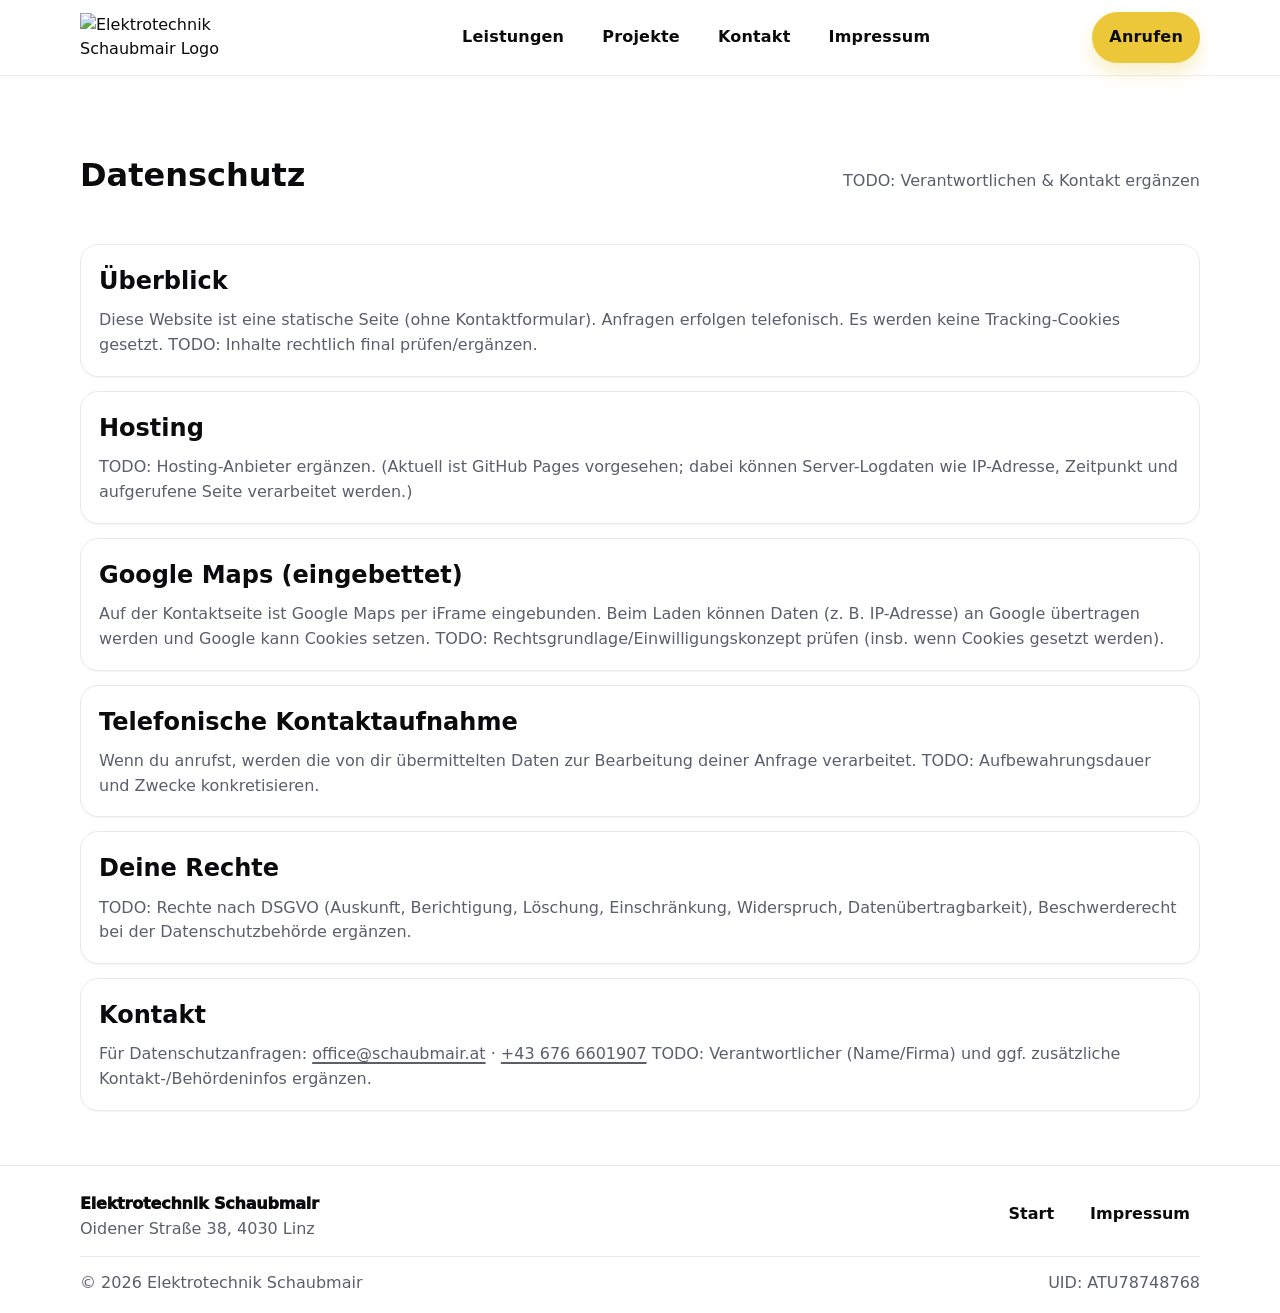
==== website/datenschutz.html @ 9847a1f8 "Add remaining projects from images folders" ====
<!doctype html>
<html lang="de-AT">
  <head>
    <meta charset="utf-8" />
    <meta name="viewport" content="width=device-width, initial-scale=1" />
    <title>Datenschutz | Elektrotechnik Schaubmair</title>
    <meta name="description" content="Datenschutzerklärung von Elektrotechnik Schaubmair." />
    <meta name="theme-color" content="#EBC739" />

    <link rel="icon" href="favicon.ico" sizes="any" />
    <link rel="icon" href="favicon-32.png" type="image/png" sizes="32x32" />
    <link rel="icon" href="favicon-16.png" type="image/png" sizes="16x16" />
    <link rel="apple-touch-icon" href="apple-touch-icon.png" />
    <link rel="manifest" href="site.webmanifest" />

    <link rel="stylesheet" href="assets/styles.css?v=20260423.4" />
    <script defer src="assets/site.js?v=20260423.4"></script>
  </head>
  <body>
    <a class="skip-link" href="#content">Zum Inhalt springen</a>

    <header class="site-header">
      <div class="container header-inner">
        <a class="brand" href="index.html" aria-label="Zur Startseite">
          <img class="brand-logo" src="images/Logo.png" alt="Elektrotechnik Schaubmair Logo" />
        </a>
        <nav class="nav" aria-label="Hauptnavigation">
          <a href="index.html#leistungen">Leistungen</a>
          <a href="index.html#projekte">Projekte</a>
          <a href="index.html#kontakt">Kontakt</a>
          <a href="impressum.html">Impressum</a>
        </nav>
        <div class="header-cta">
          <a class="btn btn-accent" data-phone-link href="#">Anrufen</a>
        </div>
      </div>
    </header>

    <main id="content" class="section">
      <div class="container">
        <header class="section-head">
          <h1>Datenschutz</h1>
          <p class="muted">TODO: Verantwortlichen & Kontakt ergänzen</p>
        </header>

        <div class="grid" style="grid-template-columns: 1fr; gap: 14px">
          <section class="card" aria-labelledby="ds-ueberblick">
            <h2 id="ds-ueberblick" style="margin: 0 0 8px">Überblick</h2>
            <p class="muted" style="margin: 0">
              Diese Website ist eine statische Seite (ohne Kontaktformular). Anfragen erfolgen
              telefonisch. Es werden keine Tracking-Cookies gesetzt.
              <span class="muted">TODO: Inhalte rechtlich final prüfen/ergänzen.</span>
            </p>
          </section>

          <section class="card" aria-labelledby="ds-hosting">
            <h2 id="ds-hosting" style="margin: 0 0 8px">Hosting</h2>
            <p class="muted" style="margin: 0">
              TODO: Hosting-Anbieter ergänzen. (Aktuell ist GitHub Pages vorgesehen; dabei können
              Server-Logdaten wie IP-Adresse, Zeitpunkt und aufgerufene Seite verarbeitet werden.)
            </p>
          </section>

          <section class="card" aria-labelledby="ds-maps">
            <h2 id="ds-maps" style="margin: 0 0 8px">Google Maps (eingebettet)</h2>
            <p class="muted" style="margin: 0">
              Auf der Kontaktseite ist Google Maps per iFrame eingebunden. Beim Laden können Daten
              (z. B. IP-Adresse) an Google übertragen werden und Google kann Cookies setzen.
              <span class="muted"
                >TODO: Rechtsgrundlage/Einwilligungskonzept prüfen (insb. wenn Cookies gesetzt
                werden).</span
              >
            </p>
          </section>

          <section class="card" aria-labelledby="ds-telefon">
            <h2 id="ds-telefon" style="margin: 0 0 8px">Telefonische Kontaktaufnahme</h2>
            <p class="muted" style="margin: 0">
              Wenn du anrufst, werden die von dir übermittelten Daten zur Bearbeitung deiner Anfrage
              verarbeitet.
              <span class="muted">TODO: Aufbewahrungsdauer und Zwecke konkretisieren.</span>
            </p>
          </section>

          <section class="card" aria-labelledby="ds-rechte">
            <h2 id="ds-rechte" style="margin: 0 0 8px">Deine Rechte</h2>
            <p class="muted" style="margin: 0">
              TODO: Rechte nach DSGVO (Auskunft, Berichtigung, Löschung, Einschränkung, Widerspruch,
              Datenübertragbarkeit), Beschwerderecht bei der Datenschutzbehörde ergänzen.
            </p>
          </section>

          <section class="card" aria-labelledby="ds-kontakt">
            <h2 id="ds-kontakt" style="margin: 0 0 8px">Kontakt</h2>
            <p class="muted" style="margin: 0">
              Für Datenschutzanfragen:
              <a data-email-link href="#">office@schaubmair.at</a>
              ·
              <a data-phone-link href="#">+43 676 6601907</a>
              <span class="muted"
                >TODO: Verantwortlicher (Name/Firma) und ggf. zusätzliche Kontakt-/Behördeninfos
                ergänzen.</span
              >
            </p>
          </section>
        </div>
      </div>
    </main>

    <footer class="site-footer">
      <div class="container footer-inner">
        <div>
          <div class="footer-brand">Elektrotechnik Schaubmair</div>
          <div class="muted">Oidener Straße 38, 4030 Linz</div>
        </div>
        <div class="footer-links" aria-label="Footer Links">
          <a href="index.html">Start</a>
          <a href="impressum.html">Impressum</a>
        </div>
      </div>
      <div class="container footer-bottom">
        <span class="muted">© <span data-current-year></span> Elektrotechnik Schaubmair</span>
        <span class="muted">UID: ATU78748768</span>
      </div>
    </footer>
  </body>
</html>
---- website/assets/styles.css ----
:root {
  --bg: #ffffff;
  --text: #0b0b0d;
  --muted: #5a5f69;
  --border: #e8e9ed;
  --accent: #ebc739;
  --accent-ink: #0b0b0d;
  --shadow: 0 10px 30px rgba(0, 0, 0, 0.08);
  --radius: 18px;
  --max: 1120px;
}

*,
*::before,
*::after {
  box-sizing: border-box;
}

html {
  scroll-behavior: smooth;
}

body {
  margin: 0;
  background: var(--bg);
  color: var(--text);
  font-family: ui-sans-serif, system-ui, -apple-system, Segoe UI, Roboto, Arial, "Noto Sans",
    "Apple Color Emoji", "Segoe UI Emoji";
  line-height: 1.55;
}

img {
  max-width: 100%;
  height: auto;
  display: block;
}

a {
  color: inherit;
  text-decoration-thickness: 2px;
  text-underline-offset: 3px;
}

.is-todo {
  text-decoration-style: dashed;
  text-decoration-color: rgba(0, 0, 0, 0.35);
}

.btn:focus-visible,
.nav a:focus-visible,
a:focus-visible,
button:focus-visible {
  outline: 3px solid rgba(235, 199, 57, 0.65);
  outline-offset: 3px;
  border-radius: 12px;
}

.container {
  width: min(var(--max), calc(100% - 40px));
  margin: 0 auto;
}

.muted {
  color: var(--muted);
}

.skip-link {
  position: absolute;
  left: 12px;
  top: 12px;
  padding: 10px 12px;
  background: var(--accent);
  border-radius: 12px;
  transform: translateY(-200%);
  transition: transform 140ms ease;
  z-index: 1000;
}

.skip-link:focus {
  transform: translateY(0);
  outline: none;
}

.site-header {
  position: sticky;
  top: 0;
  z-index: 50;
  background: rgba(255, 255, 255, 0.85);
  backdrop-filter: blur(10px);
  border-bottom: 1px solid rgba(232, 233, 237, 0.8);
}

.header-inner {
  display: flex;
  align-items: center;
  justify-content: space-between;
  gap: 16px;
  padding: 12px 0;
}

.brand {
  display: inline-flex;
  align-items: center;
  gap: 12px;
  text-decoration: none;
}

.brand-logo {
  width: 220px;
  height: auto;
}

.nav {
  display: flex;
  gap: 18px;
  align-items: center;
}

.nav a {
  text-decoration: none;
  padding: 10px 10px;
  border-radius: 12px;
  color: var(--text);
  font-weight: 600;
  letter-spacing: 0.2px;
}

.nav a:hover {
  background: rgba(235, 199, 57, 0.18);
}

.header-cta {
  display: flex;
  align-items: center;
  gap: 10px;
}

.btn {
  display: inline-flex;
  align-items: center;
  justify-content: center;
  gap: 10px;
  padding: 12px 16px;
  border-radius: 999px;
  border: 1px solid var(--border);
  text-decoration: none;
  font-weight: 800;
  letter-spacing: 0.2px;
  cursor: pointer;
  user-select: none;
}

.btn-accent {
  background: var(--accent);
  border-color: transparent;
  box-shadow: 0 10px 18px rgba(235, 199, 57, 0.28);
}

.btn-accent:hover {
  filter: saturate(1.05) contrast(1.02);
}

.btn-ghost {
  background: transparent;
}

.btn-ghost:hover {
  background: rgba(0, 0, 0, 0.04);
}

.hero {
  background:
    radial-gradient(1200px 500px at 20% 10%, rgba(235, 199, 57, 0.22), transparent 60%),
    radial-gradient(900px 600px at 80% 0%, rgba(0, 0, 0, 0.06), transparent 55%);
  padding: 48px 0 26px;
}

.hero-inner {
  display: grid;
  grid-template-columns: 1.3fr 0.7fr;
  gap: 26px;
  align-items: start;
}

.kicker {
  display: inline-flex;
  align-items: center;
  gap: 10px;
  margin: 0 0 10px;
  padding: 8px 12px;
  background: rgba(235, 199, 57, 0.18);
  border: 1px solid rgba(235, 199, 57, 0.28);
  border-radius: 999px;
  font-weight: 800;
}

.hero h1 {
  margin: 0 0 10px;
  font-size: clamp(32px, 4vw, 52px);
  line-height: 1.05;
  letter-spacing: -0.8px;
}

.lead {
  margin: 0 0 18px;
  font-size: 18px;
}

.hero-actions {
  display: flex;
  gap: 12px;
  flex-wrap: wrap;
  margin: 18px 0 14px;
}

.hero-badges {
  list-style: none;
  padding: 0;
  margin: 0 0 18px;
  display: flex;
  gap: 10px;
  flex-wrap: wrap;
}

.hero-badges li {
  padding: 8px 12px;
  border: 1px solid rgba(232, 233, 237, 0.9);
  border-radius: 999px;
  background: rgba(255, 255, 255, 0.85);
  font-weight: 700;
}

.callout {
  margin: 0;
  padding: 12px 14px;
  border-radius: var(--radius);
  border: 1px dashed rgba(0, 0, 0, 0.18);
  background: rgba(255, 255, 255, 0.85);
}

.hero-card {
  border-radius: var(--radius);
  background: rgba(255, 255, 255, 0.92);
  border: 1px solid rgba(232, 233, 237, 0.9);
  box-shadow: var(--shadow);
  padding: 18px;
}

.card-title {
  margin: 0 0 12px;
  font-size: 18px;
}

.kv {
  margin: 0;
}

.kv > div {
  display: grid;
  grid-template-columns: 120px 1fr;
  gap: 10px;
  padding: 10px 0;
  border-bottom: 1px solid var(--border);
}

.kv > div:last-child {
  border-bottom: none;
}

.kv dt {
  font-weight: 900;
}

.kv dd {
  margin: 0;
}

.card-actions {
  display: flex;
  gap: 10px;
  margin-top: 14px;
  flex-wrap: wrap;
}

.section {
  padding: 54px 0;
}

.section-alt {
  background: rgba(0, 0, 0, 0.02);
  border-top: 1px solid rgba(232, 233, 237, 0.9);
  border-bottom: 1px solid rgba(232, 233, 237, 0.9);
}

.section-head {
  display: flex;
  justify-content: space-between;
  align-items: baseline;
  gap: 18px;
  flex-wrap: wrap;
  margin-bottom: 22px;
}

.section-head h2 {
  margin: 0;
  font-size: 28px;
  letter-spacing: -0.3px;
}

.grid {
  display: grid;
  gap: 14px;
}

.cards {
  grid-template-columns: repeat(5, minmax(0, 1fr));
}

.card {
  background: #fff;
  border: 1px solid var(--border);
  border-radius: var(--radius);
  padding: 18px;
  box-shadow: 0 1px 0 rgba(0, 0, 0, 0.03);
}

.card h3 {
  margin: 0 0 8px;
  font-size: 18px;
}

.card p {
  margin: 0;
  color: var(--muted);
}

.projects {
  display: grid;
  gap: 12px;
}

.project {
  border-radius: var(--radius);
  border: 1px solid var(--border);
  background: #fff;
  overflow: hidden;
}

.project-head {
  width: 100%;
  display: grid;
  grid-template-columns: 44px 1fr auto;
  gap: 14px;
  align-items: center;
  padding: 16px 16px;
  border: none;
  background: transparent;
  cursor: pointer;
  text-align: left;
}

.project-head:hover {
  background: rgba(235, 199, 57, 0.12);
}

.project-icon {
  width: 44px;
  height: 44px;
  border-radius: 14px;
  background:
    radial-gradient(circle at 30% 30%, rgba(235, 199, 57, 0.8), rgba(235, 199, 57, 0.3)),
    linear-gradient(180deg, rgba(0, 0, 0, 0.88), rgba(0, 0, 0, 0.72));
  border: 1px solid rgba(0, 0, 0, 0.06);
  box-shadow: 0 10px 18px rgba(0, 0, 0, 0.08);
  position: relative;
}

.project-icon::after {
  content: "";
  position: absolute;
  inset: 8px;
  background: var(--accent);
  clip-path: polygon(55% 0%, 10% 55%, 44% 55%, 30% 100%, 90% 40%, 58% 40%);
  filter: drop-shadow(0 6px 8px rgba(0, 0, 0, 0.18));
}

.project-title {
  font-weight: 950;
  letter-spacing: -0.2px;
}

.project-meta {
  color: var(--muted);
  font-weight: 800;
}

.project-body {
  border-top: 1px solid var(--border);
}

.project-content {
  padding: 16px;
}

.project-content p {
  margin: 0 0 12px;
}

.project-gallery {
  display: grid;
  grid-template-columns: repeat(auto-fit, minmax(360px, 1fr));
  gap: 12px;
}

.project-gallery figure {
  margin: 0;
  border: 1px solid var(--border);
  border-radius: 14px;
  overflow: hidden;
  background: #fff;
}

.project-gallery .span-all {
  grid-column: 1 / -1;
}

.project-gallery a {
  display: block;
  text-decoration: none;
}

.project-gallery img {
  width: 100%;
  height: auto;
  object-fit: contain;
  background: #fff;
}

.project-gallery figcaption {
  padding: 10px 12px;
  font-weight: 900;
  color: var(--muted);
}

.contact-grid {
  display: grid;
  grid-template-columns: 0.9fr 1.1fr;
  gap: 14px;
  align-items: start;
}

.contact-list {
  list-style: none;
  margin: 0;
  padding: 0;
  display: grid;
  gap: 10px;
}

.contact-list li {
  display: grid;
  grid-template-columns: 90px 1fr;
  gap: 10px;
  align-items: baseline;
}

.label {
  font-weight: 950;
}

.notice {
  margin-top: 16px;
  padding: 14px;
  border-radius: 14px;
  border: 1px dashed rgba(0, 0, 0, 0.18);
  background: rgba(235, 199, 57, 0.12);
}

.notice p {
  margin: 8px 0 0;
}

.map iframe {
  width: 100%;
  height: 360px;
  border: 0;
  border-radius: 14px;
}

.map-hint {
  margin: 10px 0 0;
}

.site-footer {
  border-top: 1px solid rgba(232, 233, 237, 0.9);
  padding: 26px 0 18px;
}

.footer-inner {
  display: flex;
  justify-content: space-between;
  align-items: start;
  gap: 16px;
  flex-wrap: wrap;
}

.footer-brand {
  font-weight: 1000;
  letter-spacing: -0.2px;
}

.footer-links {
  display: flex;
  gap: 16px;
  flex-wrap: wrap;
  font-weight: 800;
}

.footer-links a {
  text-decoration: none;
  padding: 10px 10px;
  border-radius: 12px;
}

.footer-links a:hover {
  background: rgba(0, 0, 0, 0.04);
}

.footer-bottom {
  margin-top: 14px;
  padding-top: 14px;
  border-top: 1px solid rgba(232, 233, 237, 0.9);
  display: flex;
  justify-content: space-between;
  gap: 16px;
  flex-wrap: wrap;
}

@media (max-width: 980px) {
  .hero-inner {
    grid-template-columns: 1fr;
  }
  .cards {
    grid-template-columns: repeat(2, minmax(0, 1fr));
  }
  .contact-grid {
    grid-template-columns: 1fr;
  }
  .brand-logo {
    width: 190px;
  }
}

@media (max-width: 720px) {
  .nav {
    display: none;
  }
  .cards {
    grid-template-columns: 1fr;
  }
  .project-head {
    grid-template-columns: 44px 1fr;
  }
  .project-meta {
    display: none;
  }
  .project-gallery {
    grid-template-columns: 1fr;
  }
}

@media (prefers-reduced-motion: reduce) {
  html {
    scroll-behavior: auto;
  }
  * {
    transition: none !important;
    animation: none !important;
  }
}
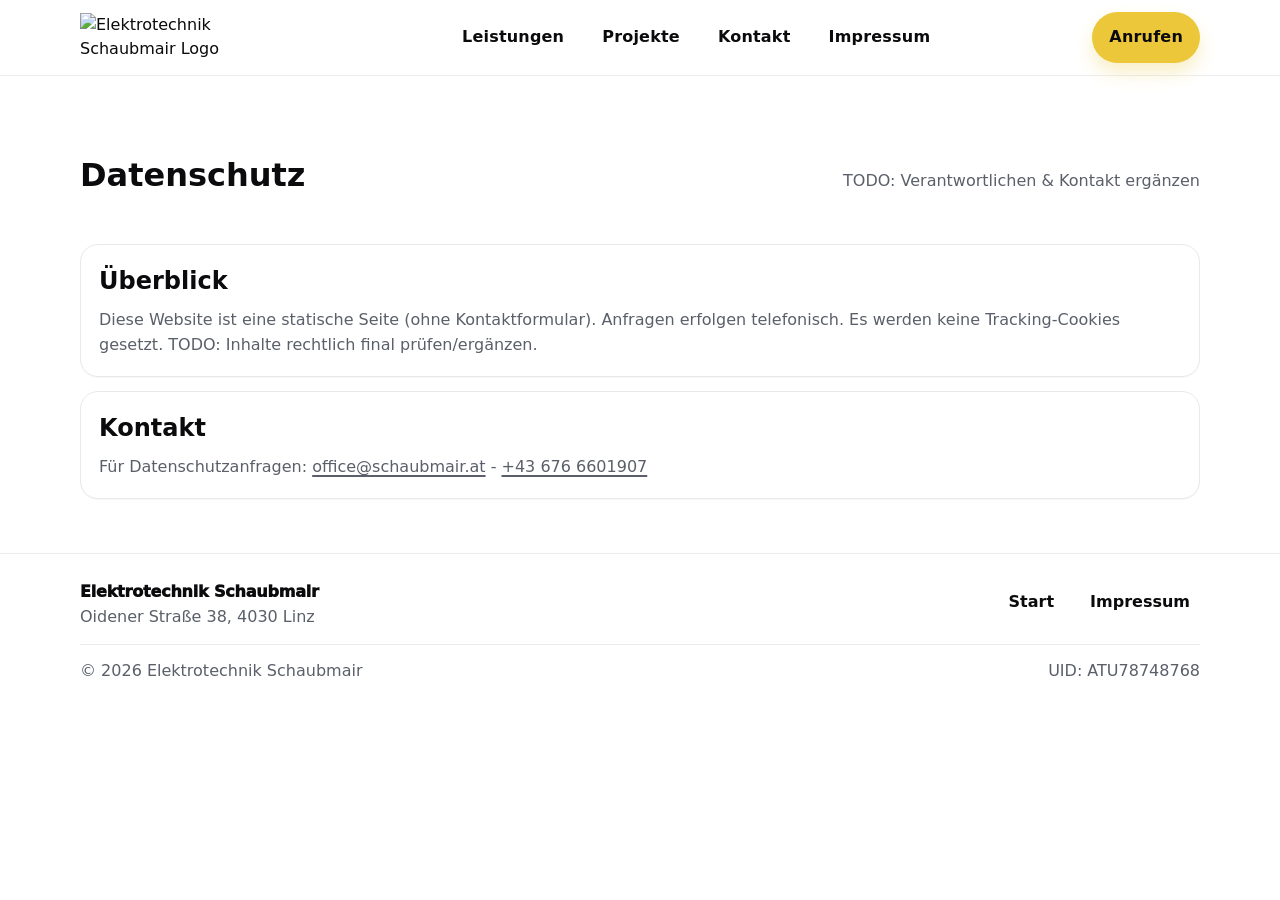
==== commit ce971432: "did todos" ====
--- a/website/datenschutz.html
+++ b/website/datenschutz.html
@@ -7,10 +7,10 @@
     <meta name="description" content="Datenschutzerklärung von Elektrotechnik Schaubmair." />
     <meta name="theme-color" content="#EBC739" />
 
-    <link rel="icon" href="favicon.ico" sizes="any" />
-    <link rel="icon" href="favicon-32.png" type="image/png" sizes="32x32" />
-    <link rel="icon" href="favicon-16.png" type="image/png" sizes="16x16" />
-    <link rel="apple-touch-icon" href="apple-touch-icon.png" />
+    <link rel="icon" href="favicon.ico?v=20260423.5" sizes="any" />
+    <link rel="icon" href="favicon-32.png?v=20260423.5" type="image/png" sizes="32x32" />
+    <link rel="icon" href="favicon-16.png?v=20260423.5" type="image/png" sizes="16x16" />
+    <link rel="apple-touch-icon" href="apple-touch-icon.png?v=20260423.5" />
     <link rel="manifest" href="site.webmanifest" />
 
     <link rel="stylesheet" href="assets/styles.css?v=20260423.4" />
@@ -52,15 +52,16 @@
               <span class="muted">TODO: Inhalte rechtlich final prüfen/ergänzen.</span>
             </p>
           </section>
-
+<!-- 
           <section class="card" aria-labelledby="ds-hosting">
             <h2 id="ds-hosting" style="margin: 0 0 8px">Hosting</h2>
             <p class="muted" style="margin: 0">
               TODO: Hosting-Anbieter ergänzen. (Aktuell ist GitHub Pages vorgesehen; dabei können
               Server-Logdaten wie IP-Adresse, Zeitpunkt und aufgerufene Seite verarbeitet werden.)
             </p>
-          </section>
-
+          </section> 
+-->
+<!--           
           <section class="card" aria-labelledby="ds-maps">
             <h2 id="ds-maps" style="margin: 0 0 8px">Google Maps (eingebettet)</h2>
             <p class="muted" style="margin: 0">
@@ -71,36 +72,16 @@
                 werden).</span
               >
             </p>
-          </section>
-
-          <section class="card" aria-labelledby="ds-telefon">
-            <h2 id="ds-telefon" style="margin: 0 0 8px">Telefonische Kontaktaufnahme</h2>
-            <p class="muted" style="margin: 0">
-              Wenn du anrufst, werden die von dir übermittelten Daten zur Bearbeitung deiner Anfrage
-              verarbeitet.
-              <span class="muted">TODO: Aufbewahrungsdauer und Zwecke konkretisieren.</span>
-            </p>
-          </section>
-
-          <section class="card" aria-labelledby="ds-rechte">
-            <h2 id="ds-rechte" style="margin: 0 0 8px">Deine Rechte</h2>
-            <p class="muted" style="margin: 0">
-              TODO: Rechte nach DSGVO (Auskunft, Berichtigung, Löschung, Einschränkung, Widerspruch,
-              Datenübertragbarkeit), Beschwerderecht bei der Datenschutzbehörde ergänzen.
-            </p>
-          </section>
+          </section> 
+-->
 
           <section class="card" aria-labelledby="ds-kontakt">
             <h2 id="ds-kontakt" style="margin: 0 0 8px">Kontakt</h2>
             <p class="muted" style="margin: 0">
               Für Datenschutzanfragen:
               <a data-email-link href="#">office@schaubmair.at</a>
-              ·
+              -
               <a data-phone-link href="#">+43 676 6601907</a>
-              <span class="muted"
-                >TODO: Verantwortlicher (Name/Firma) und ggf. zusätzliche Kontakt-/Behördeninfos
-                ergänzen.</span
-              >
             </p>
           </section>
         </div>
--- a/website/assets/styles.css
+++ b/website/assets/styles.css
@@ -396,6 +396,29 @@
 
 .project-body {
   border-top: 1px solid var(--border);
+  overflow: hidden;
+}
+
+.project-body[data-accordion-state] {
+  height: 0;
+  opacity: 0;
+  transform: translateY(-6px);
+  transition:
+    height 280ms cubic-bezier(0.2, 0.8, 0.2, 1),
+    opacity 180ms ease,
+    transform 280ms cubic-bezier(0.2, 0.8, 0.2, 1);
+  will-change: height;
+}
+
+.project-body[data-accordion-state="open"] {
+  opacity: 1;
+  transform: translateY(0);
+}
+
+@media (prefers-reduced-motion: reduce) {
+  .project-body[data-accordion-state] {
+    transition: none;
+  }
 }
 
 .project-content {
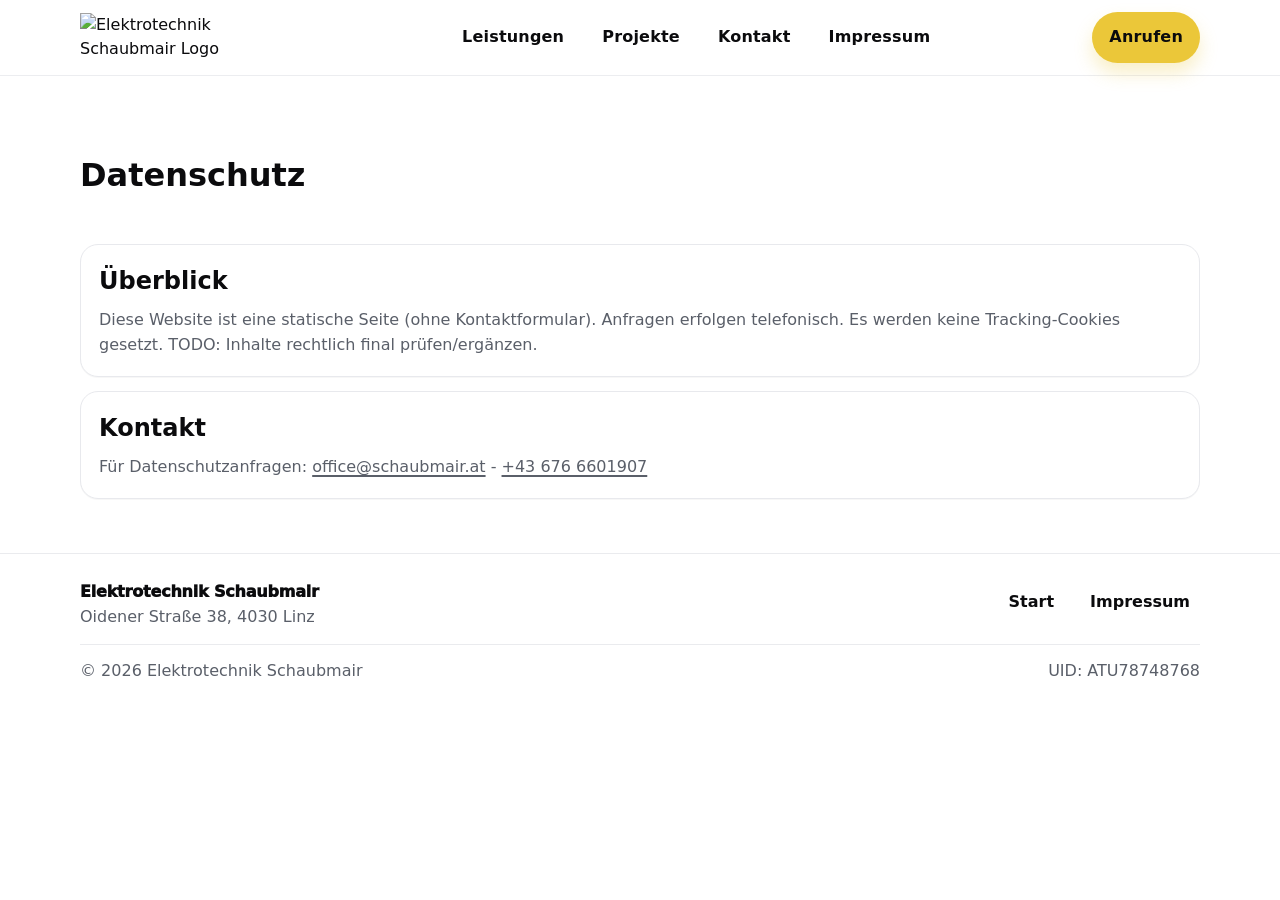
==== commit a7831c9d: "removed todo" ====
--- a/website/datenschutz.html
+++ b/website/datenschutz.html
@@ -40,7 +40,6 @@
       <div class="container">
         <header class="section-head">
           <h1>Datenschutz</h1>
-          <p class="muted">TODO: Verantwortlichen & Kontakt ergänzen</p>
         </header>
 
         <div class="grid" style="grid-template-columns: 1fr; gap: 14px">
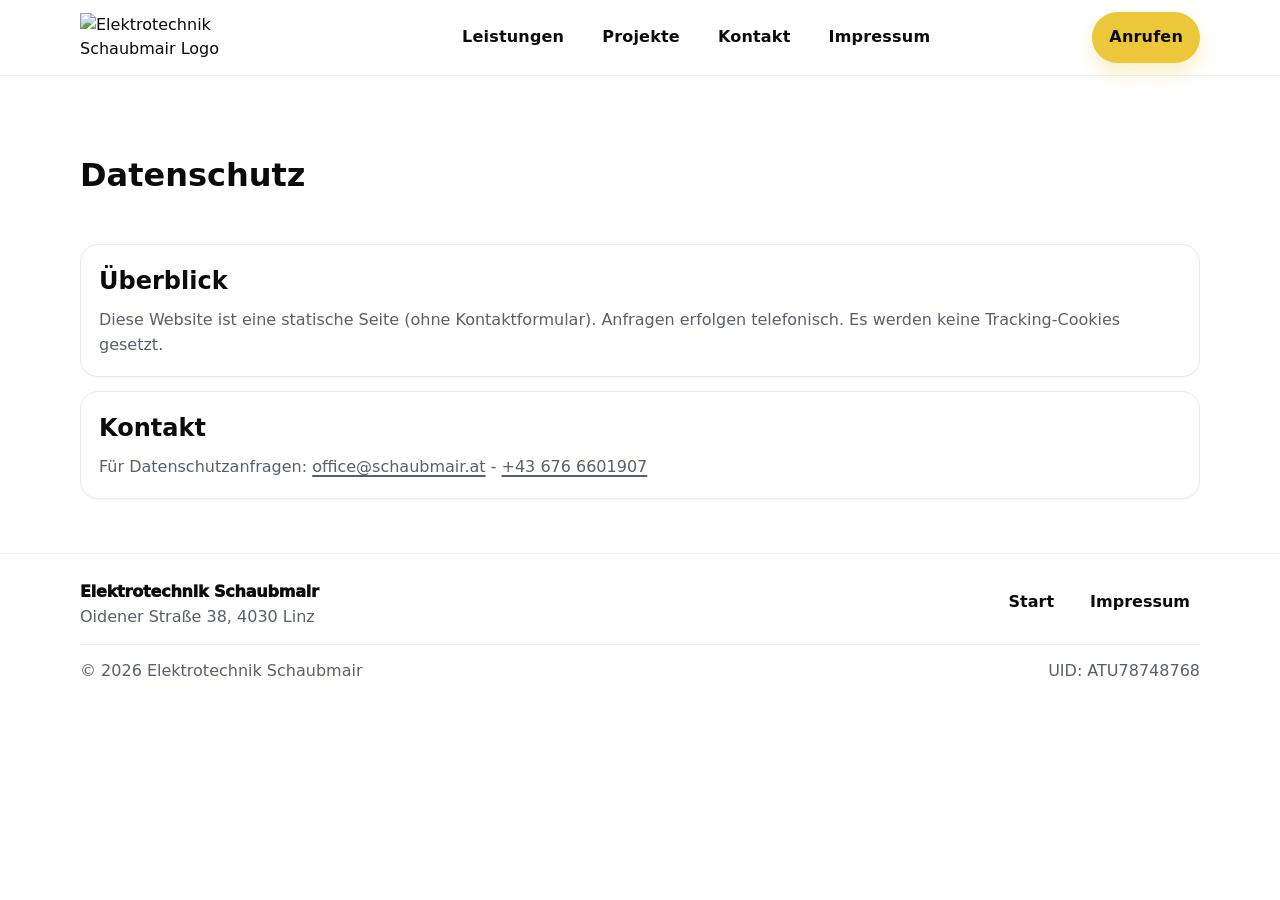
==== commit 509a99b3: "Hide TODOs on live site" ====
--- a/website/datenschutz.html
+++ b/website/datenschutz.html
@@ -48,7 +48,7 @@
             <p class="muted" style="margin: 0">
               Diese Website ist eine statische Seite (ohne Kontaktformular). Anfragen erfolgen
               telefonisch. Es werden keine Tracking-Cookies gesetzt.
-              <span class="muted">TODO: Inhalte rechtlich final prüfen/ergänzen.</span>
+              <span class="muted todo" hidden>TODO: Inhalte rechtlich final prüfen/ergänzen.</span>
             </p>
           </section>
 <!-- 
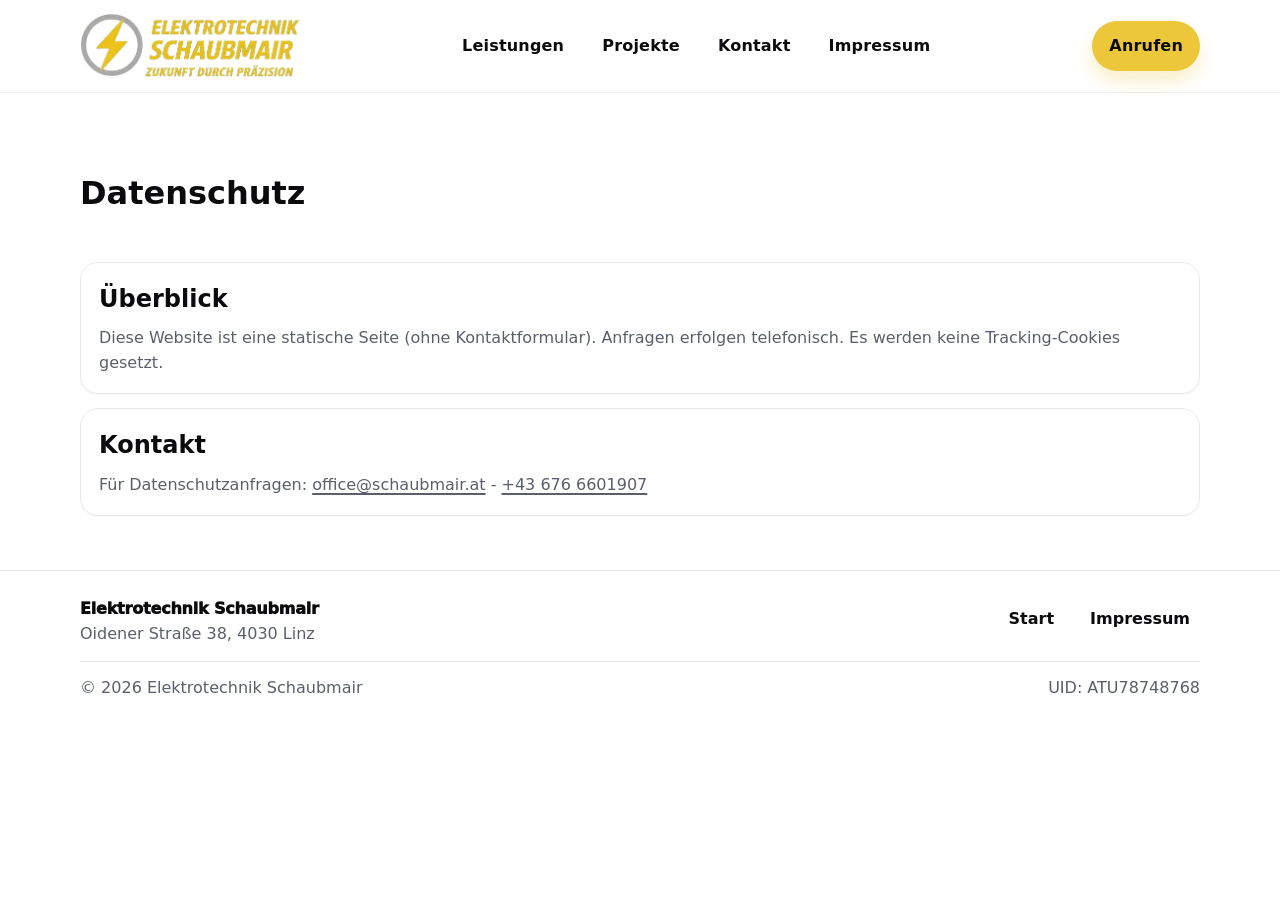
==== commit e7980c2f: "Add mobile nav, fix contact grid, and improve SEO - Add hamburger menu for mobile (nav was completel" ====
--- a/website/datenschutz.html
+++ b/website/datenschutz.html
@@ -5,6 +5,8 @@
     <meta name="viewport" content="width=device-width, initial-scale=1" />
     <title>Datenschutz | Elektrotechnik Schaubmair</title>
     <meta name="description" content="Datenschutzerklärung von Elektrotechnik Schaubmair." />
+    <link rel="canonical" href="https://elektrotechnik.schaubmair.at/datenschutz.html" />
+    <meta name="robots" content="noindex, follow" />
     <meta name="theme-color" content="#EBC739" />
 
     <link rel="icon" href="favicon.ico?v=20260423.5" sizes="any" />
@@ -22,9 +24,9 @@
     <header class="site-header">
       <div class="container header-inner">
         <a class="brand" href="index.html" aria-label="Zur Startseite">
-          <img class="brand-logo" src="images/Logo.png" alt="Elektrotechnik Schaubmair Logo" />
+          <img class="brand-logo" src="images/Logo.png" alt="Elektrotechnik Schaubmair Logo" width="895" height="277" />
         </a>
-        <nav class="nav" aria-label="Hauptnavigation">
+        <nav class="nav" id="primary-nav" aria-label="Hauptnavigation">
           <a href="index.html#leistungen">Leistungen</a>
           <a href="index.html#projekte">Projekte</a>
           <a href="index.html#kontakt">Kontakt</a>
@@ -32,6 +34,18 @@
         </nav>
         <div class="header-cta">
           <a class="btn btn-accent" data-phone-link href="#">Anrufen</a>
+          <button
+            class="nav-toggle"
+            type="button"
+            data-nav-toggle
+            aria-expanded="false"
+            aria-controls="primary-nav"
+            aria-label="Menü öffnen"
+          >
+            <span class="nav-toggle-bar"></span>
+            <span class="nav-toggle-bar"></span>
+            <span class="nav-toggle-bar"></span>
+          </button>
         </div>
       </div>
     </header>
--- a/website/assets/styles.css
+++ b/website/assets/styles.css
@@ -91,6 +91,7 @@
 }
 
 .header-inner {
+  position: relative;
   display: flex;
   align-items: center;
   justify-content: space-between;
@@ -133,6 +134,33 @@
   display: flex;
   align-items: center;
   gap: 10px;
+}
+
+.nav-toggle {
+  display: none;
+  flex-direction: column;
+  justify-content: center;
+  align-items: center;
+  gap: 5px;
+  width: 42px;
+  height: 42px;
+  padding: 0;
+  border-radius: 12px;
+  border: 1px solid var(--border);
+  background: transparent;
+  cursor: pointer;
+}
+
+.nav-toggle:hover {
+  background: rgba(235, 199, 57, 0.18);
+}
+
+.nav-toggle-bar {
+  display: block;
+  width: 20px;
+  height: 2px;
+  border-radius: 2px;
+  background: var(--text);
 }
 
 .btn {
@@ -257,8 +285,9 @@
 
 .kv > div {
   display: grid;
-  grid-template-columns: 120px 1fr;
-  gap: 10px;
+  grid-template-columns: minmax(150px, 220px) minmax(0, 1fr);
+  gap: 10px;
+  align-items: start;
   padding: 10px 0;
   border-bottom: 1px solid var(--border);
 }
@@ -269,10 +298,14 @@
 
 .kv dt {
   font-weight: 900;
+  overflow-wrap: anywhere;
+  word-break: break-word;
+  hyphens: auto;
 }
 
 .kv dd {
   margin: 0;
+  min-width: 0;
 }
 
 .card-actions {
@@ -322,6 +355,28 @@
   border-radius: var(--radius);
   padding: 18px;
   box-shadow: 0 1px 0 rgba(0, 0, 0, 0.03);
+}
+
+.card-icon {
+  display: inline-flex;
+  align-items: center;
+  justify-content: center;
+  width: 44px;
+  height: 44px;
+  margin: 0 0 14px;
+  border-radius: 14px;
+  background: radial-gradient(circle at 30% 30%, rgba(235, 199, 57, 0.9), rgba(235, 199, 57, 0.55));
+  box-shadow: 0 10px 18px rgba(0, 0, 0, 0.08);
+}
+
+.card-icon svg {
+  width: 22px;
+  height: 22px;
+  stroke: #0b0b0d;
+  fill: none;
+  stroke-width: 2;
+  stroke-linecap: round;
+  stroke-linejoin: round;
 }
 
 .card h3 {
@@ -454,8 +509,8 @@
 
 .project-gallery img {
   width: 100%;
-  height: auto;
-  object-fit: contain;
+  height: 260px;
+  object-fit: cover;
   background: #fff;
 }
 
@@ -482,7 +537,7 @@
 
 .contact-list li {
   display: grid;
-  grid-template-columns: 90px 1fr;
+  grid-template-columns: minmax(140px, 220px) minmax(0, 1fr);
   gap: 10px;
   align-items: baseline;
 }
@@ -575,11 +630,45 @@
 }
 
 @media (max-width: 720px) {
+  .nav-toggle {
+    display: inline-flex;
+  }
   .nav {
+    position: absolute;
+    top: calc(100% + 1px);
+    left: 0;
+    right: 0;
+    z-index: 40;
     display: none;
+    flex-direction: column;
+    gap: 4px;
+    padding: 10px;
+    background: #fff;
+    border: 1px solid var(--border);
+    border-radius: 14px;
+    box-shadow: var(--shadow);
+  }
+  .nav.is-open {
+    display: flex;
+  }
+  .nav {
+    align-items: stretch;
+  }
+  .nav a {
+    padding: 12px 12px;
+    text-align: left;
   }
   .cards {
     grid-template-columns: 1fr;
+  }
+  .kv > div {
+    grid-template-columns: 1fr;
+    gap: 6px;
+  }
+  .contact-list li {
+    grid-template-columns: 1fr;
+    gap: 6px;
+    align-items: start;
   }
   .project-head {
     grid-template-columns: 44px 1fr;
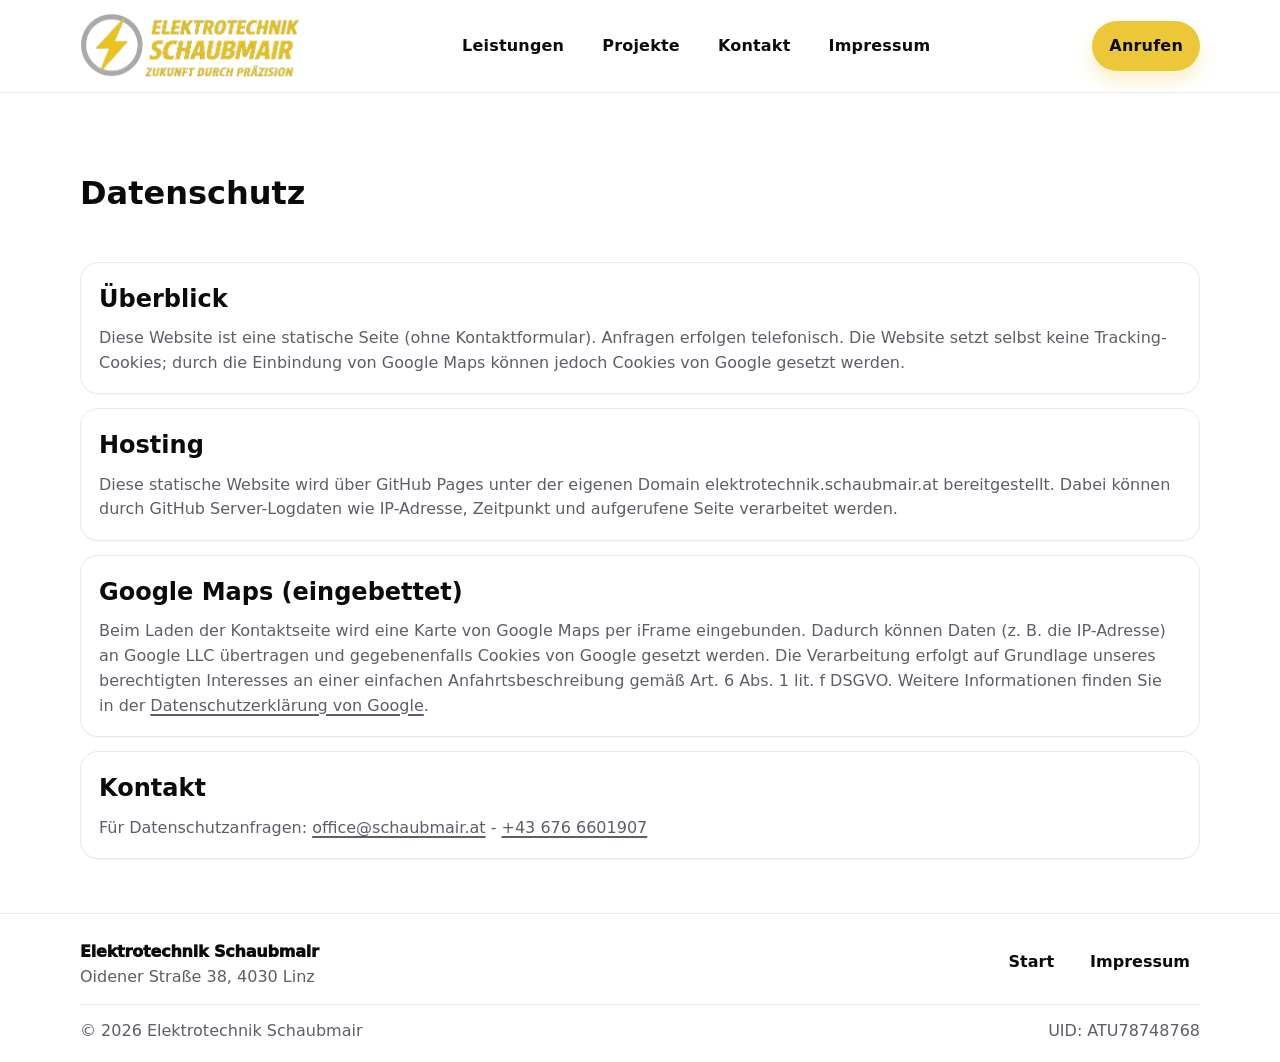
==== commit a61e24d3: "Disclose GitHub Pages hosting and Google Maps embed in privacy policy Uncomment and finalize the Hos" ====
--- a/website/datenschutz.html
+++ b/website/datenschutz.html
@@ -15,8 +15,8 @@
     <link rel="apple-touch-icon" href="apple-touch-icon.png?v=20260423.5" />
     <link rel="manifest" href="site.webmanifest" />
 
-    <link rel="stylesheet" href="assets/styles.css?v=20260423.4" />
-    <script defer src="assets/site.js?v=20260423.4"></script>
+    <link rel="stylesheet" href="assets/styles.css?v=20260727.1" />
+    <script defer src="assets/site.js?v=20260727.1"></script>
   </head>
   <body>
     <a class="skip-link" href="#content">Zum Inhalt springen</a>
@@ -61,32 +61,32 @@
             <h2 id="ds-ueberblick" style="margin: 0 0 8px">Überblick</h2>
             <p class="muted" style="margin: 0">
               Diese Website ist eine statische Seite (ohne Kontaktformular). Anfragen erfolgen
-              telefonisch. Es werden keine Tracking-Cookies gesetzt.
+              telefonisch. Die Website setzt selbst keine Tracking-Cookies; durch die Einbindung
+              von Google Maps können jedoch Cookies von Google gesetzt werden.
               <span class="muted todo" hidden>TODO: Inhalte rechtlich final prüfen/ergänzen.</span>
             </p>
           </section>
-<!-- 
+
           <section class="card" aria-labelledby="ds-hosting">
             <h2 id="ds-hosting" style="margin: 0 0 8px">Hosting</h2>
             <p class="muted" style="margin: 0">
-              TODO: Hosting-Anbieter ergänzen. (Aktuell ist GitHub Pages vorgesehen; dabei können
-              Server-Logdaten wie IP-Adresse, Zeitpunkt und aufgerufene Seite verarbeitet werden.)
+              Diese statische Website wird über GitHub Pages unter der eigenen Domain
+              elektrotechnik.schaubmair.at bereitgestellt. Dabei können durch GitHub
+              Server-Logdaten wie IP-Adresse, Zeitpunkt und aufgerufene Seite verarbeitet werden.
             </p>
-          </section> 
--->
-<!--           
+          </section>
+
           <section class="card" aria-labelledby="ds-maps">
             <h2 id="ds-maps" style="margin: 0 0 8px">Google Maps (eingebettet)</h2>
             <p class="muted" style="margin: 0">
-              Auf der Kontaktseite ist Google Maps per iFrame eingebunden. Beim Laden können Daten
-              (z. B. IP-Adresse) an Google übertragen werden und Google kann Cookies setzen.
-              <span class="muted"
-                >TODO: Rechtsgrundlage/Einwilligungskonzept prüfen (insb. wenn Cookies gesetzt
-                werden).</span
-              >
+              Beim Laden der Kontaktseite wird eine Karte von Google Maps per iFrame eingebunden.
+              Dadurch können Daten (z. B. die IP-Adresse) an Google LLC übertragen und
+              gegebenenfalls Cookies von Google gesetzt werden. Die Verarbeitung erfolgt auf
+              Grundlage unseres berechtigten Interesses an einer einfachen Anfahrtsbeschreibung
+              gemäß Art. 6 Abs. 1 lit. f DSGVO. Weitere Informationen finden Sie in der
+              <a href="https://policies.google.com/privacy?hl=de">Datenschutzerklärung von Google</a>.
             </p>
-          </section> 
--->
+          </section>
 
           <section class="card" aria-labelledby="ds-kontakt">
             <h2 id="ds-kontakt" style="margin: 0 0 8px">Kontakt</h2>
@@ -119,4 +119,3 @@
     </footer>
   </body>
 </html>
-
--- a/website/assets/styles.css
+++ b/website/assets/styles.css
@@ -285,7 +285,7 @@
 
 .kv > div {
   display: grid;
-  grid-template-columns: minmax(150px, 220px) minmax(0, 1fr);
+  grid-template-columns: max-content minmax(0, 1fr);
   gap: 10px;
   align-items: start;
   padding: 10px 0;
@@ -303,9 +303,21 @@
   hyphens: auto;
 }
 
+/* Schnellkontakt (hero-card): short, fixed set of labels, so a narrow
+   shared column with right-aligned labels reads cleaner than max-content. */
+.hero-card .kv > div {
+  grid-template-columns: 72px minmax(0, 1fr);
+}
+
+.hero-card .kv dt {
+  text-align: right;
+}
+
 .kv dd {
   margin: 0;
   min-width: 0;
+  overflow-wrap: anywhere;
+  word-break: break-word;
 }
 
 .card-actions {
@@ -346,7 +358,7 @@
 }
 
 .cards {
-  grid-template-columns: repeat(5, minmax(0, 1fr));
+  grid-template-columns: repeat(auto-fit, minmax(200px, 1fr));
 }
 
 .card {
@@ -355,6 +367,9 @@
   border-radius: var(--radius);
   padding: 18px;
   box-shadow: 0 1px 0 rgba(0, 0, 0, 0.03);
+  min-width: 0;
+  overflow-wrap: anywhere;
+  word-break: break-word;
 }
 
 .card-icon {
@@ -442,6 +457,9 @@
 .project-title {
   font-weight: 950;
   letter-spacing: -0.2px;
+  min-width: 0;
+  overflow-wrap: anywhere;
+  word-break: break-word;
 }
 
 .project-meta {
@@ -482,6 +500,8 @@
 
 .project-content p {
   margin: 0 0 12px;
+  overflow-wrap: anywhere;
+  word-break: break-word;
 }
 
 .project-gallery {
@@ -509,8 +529,8 @@
 
 .project-gallery img {
   width: 100%;
-  height: 260px;
-  object-fit: cover;
+  height: auto;
+  object-fit: contain;
   background: #fff;
 }
 
@@ -540,6 +560,12 @@
   grid-template-columns: minmax(140px, 220px) minmax(0, 1fr);
   gap: 10px;
   align-items: baseline;
+}
+
+.contact-list li > * {
+  min-width: 0;
+  overflow-wrap: anywhere;
+  word-break: break-word;
 }
 
 .label {
@@ -665,6 +691,9 @@
     grid-template-columns: 1fr;
     gap: 6px;
   }
+  .hero-card .kv dt {
+    text-align: left;
+  }
   .contact-list li {
     grid-template-columns: 1fr;
     gap: 6px;
